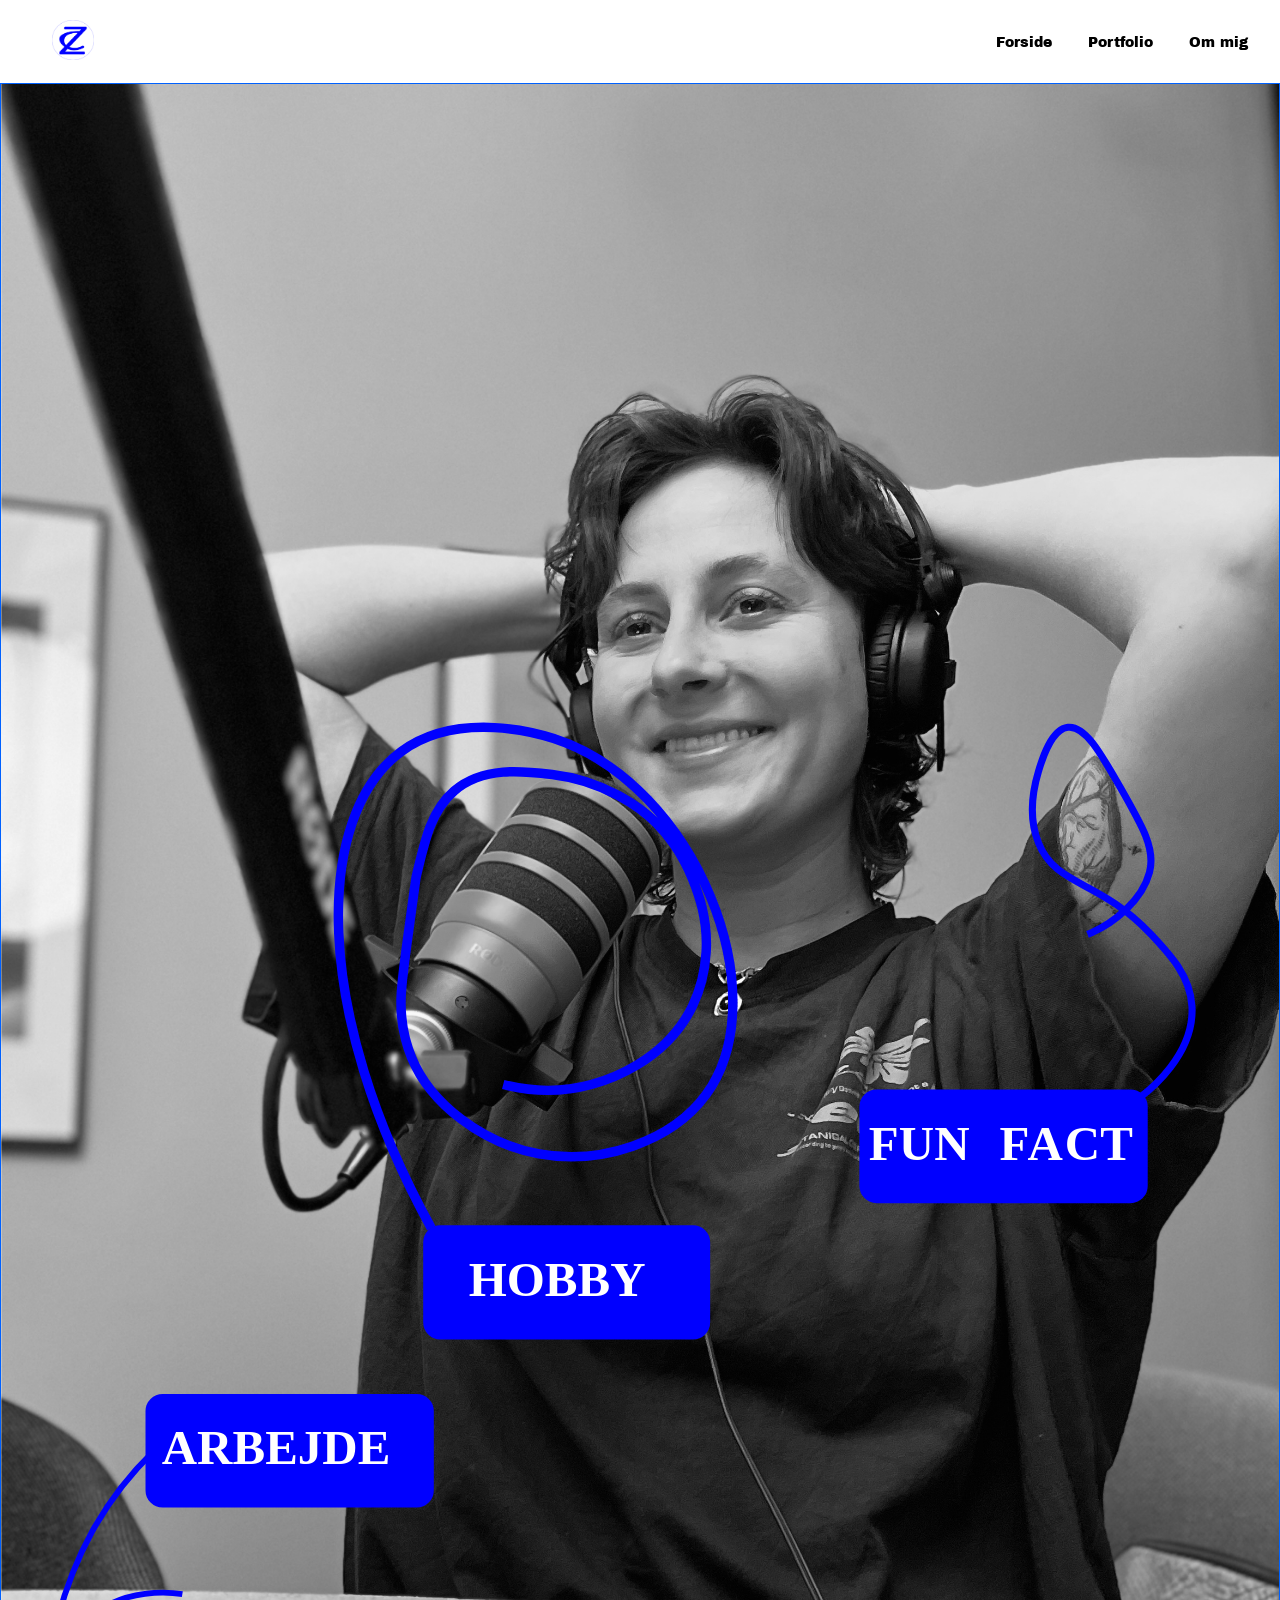
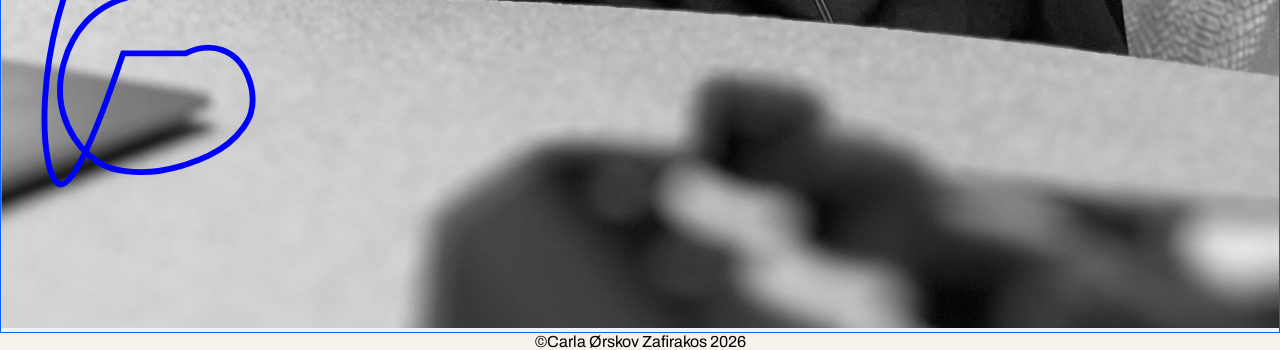
==== about.html @ 8a0781e2 "forsøg på at rette stien af fonts" ====
<!doctype html>
<html lang="da">
  <head>
    <meta charset="UTF-8" />
    <meta name="viewport" content="width=device-width, initial-scale=1.0" />
    <title>Om mig</title>
    <link rel="stylesheet" href="css/general.css" />
  </head>
  <body>
    <header>
      <a href="index.html"><img src="img/logo-blue.webp" alt="logo" class="logo" /></a>
      <nav>
        <ul class="menu">
          <li><a class="menuItem" href="index.html">Forside</a></li>
          <li><a class="menuItem" href="portfolio.html">Portfolio</a></li>
          <li><a class="menuItem" href="about.html">Om mig</a></li>
        </ul>
        <button class="burger">
          <span class="line"></span>
          <span class="line"></span>
          <span class="line"></span>
        </button>
      </nav>
    </header>
    <main>
      <div id="info">
        <svg id="Layer_2" data-name="Layer 2" xmlns="http://www.w3.org/2000/svg" xmlns:xlink="http://www.w3.org/1999/xlink" viewBox="0 0 1079.65 1557.87">
          <defs>
            <style>
              .cls-1 {
                fill: #fff;
                font-family: Arial-Black, "Arial Black";
                font-size: 41.39px;
                font-weight: 800;
              }

              .cls-2,
              .cls-3,
              .cls-4 {
                fill: none;
              }

              .cls-2,
              .cls-3,
              .cls-4,
              .cls-5 {
                stroke: blue;
                stroke-miterlimit: 10;
              }

              .cls-2,
              .cls-5 {
                stroke-width: 5px;
              }

              .cls-3 {
                stroke-width: 8px;
              }

              .cls-4 {
                stroke-width: 6px;
              }

              .cls-6 {
                letter-spacing: -0.09em;
              }

              .cls-7 {
                letter-spacing: -0.02em;
              }

              .cls-5 {
                fill: blue;
              }
            </style>
          </defs>
          <g id="Layer_1-2" data-name="Layer 1">
            <g id="infopic">
              <g id="portrait">
                <image
                  width="2357"
                  height="3401"
                  transform="scale(.46)"
                  xlink:href="[data-uri]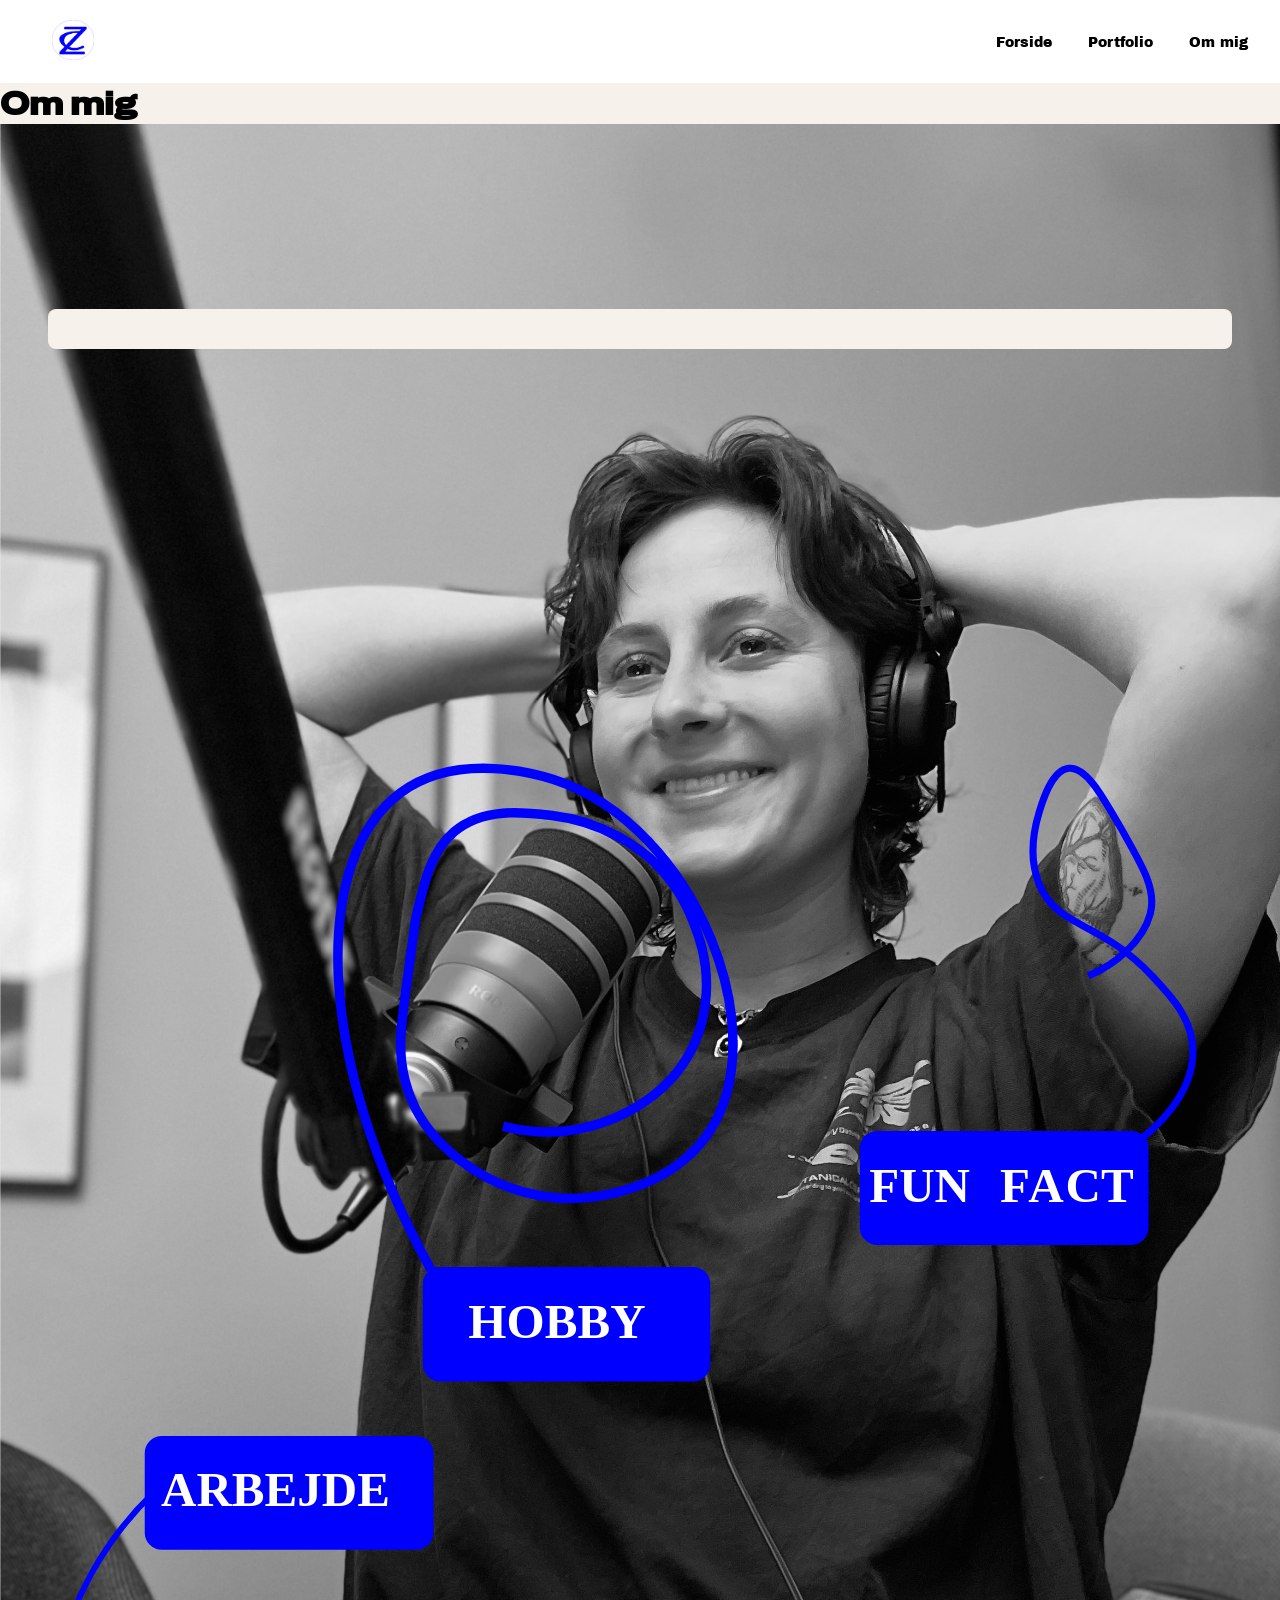
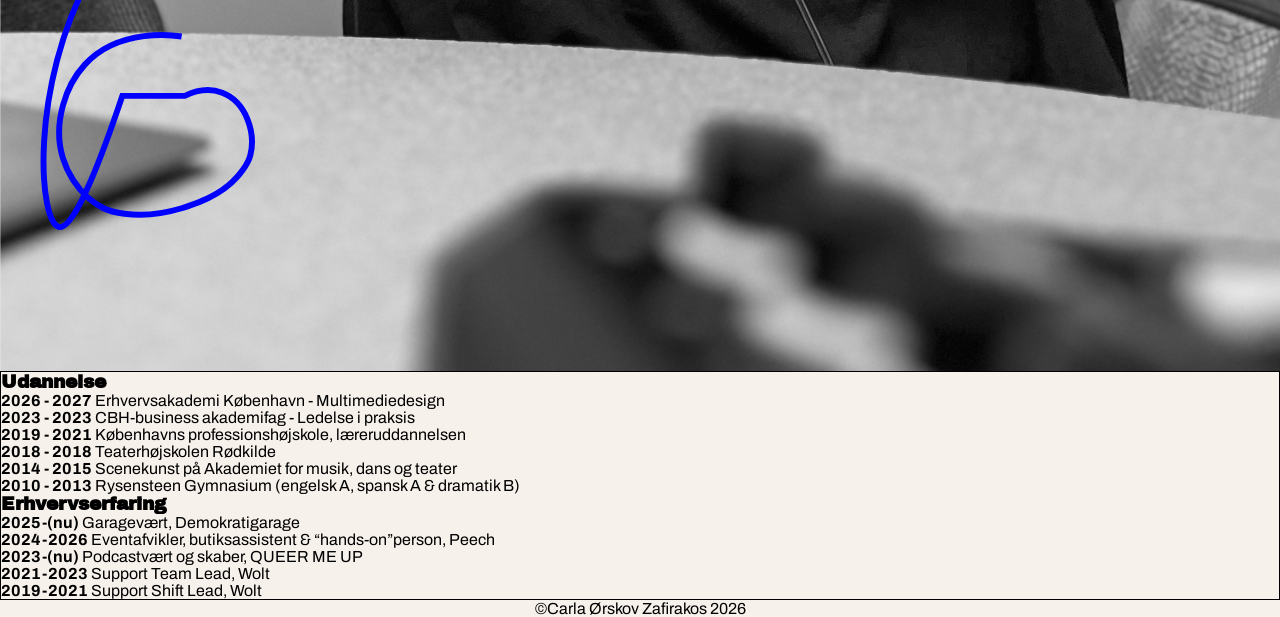
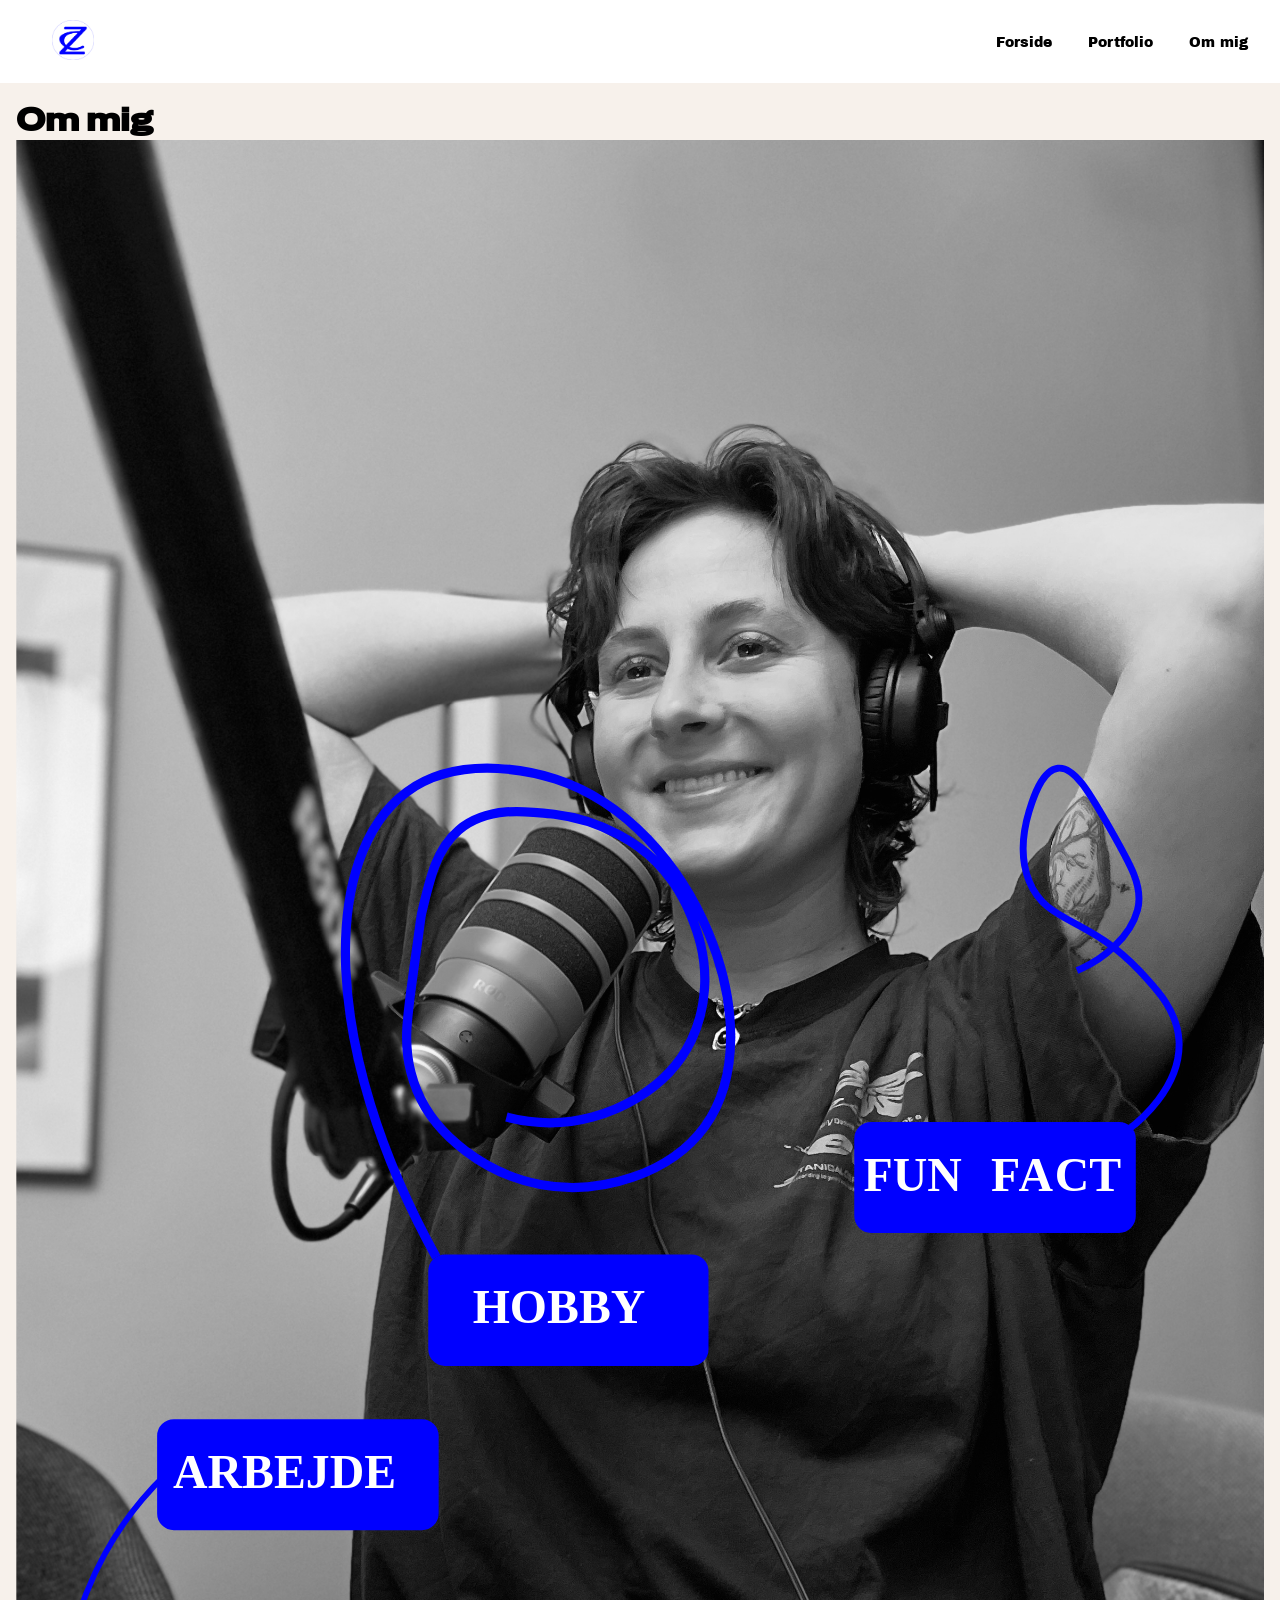
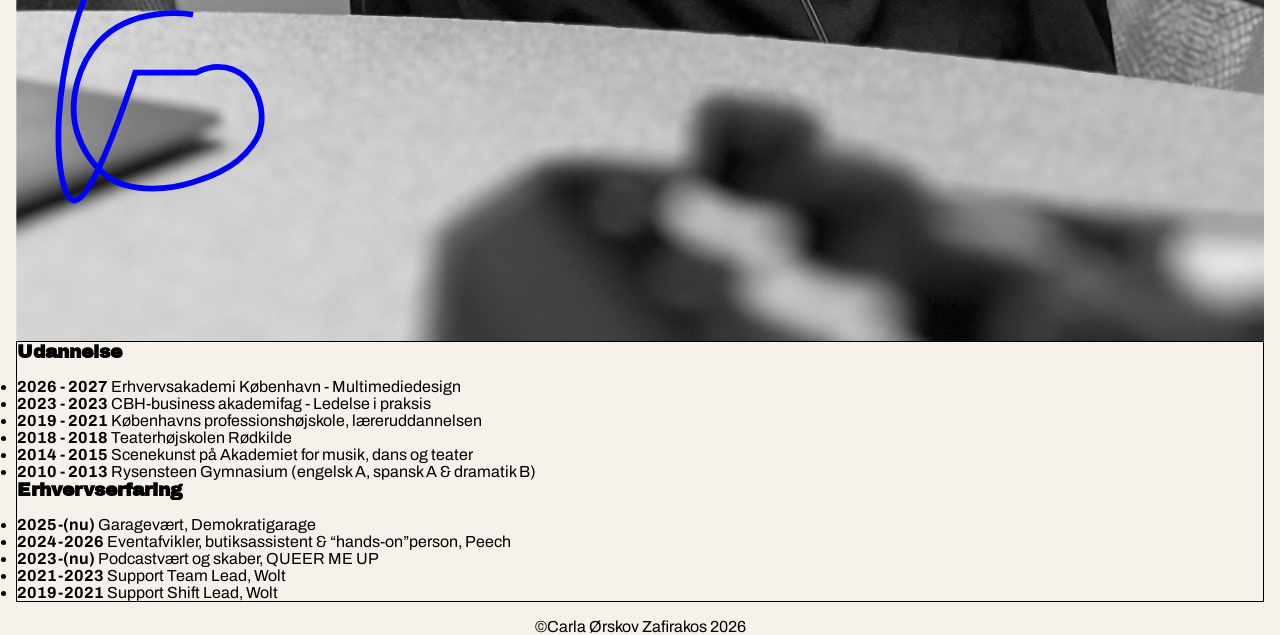
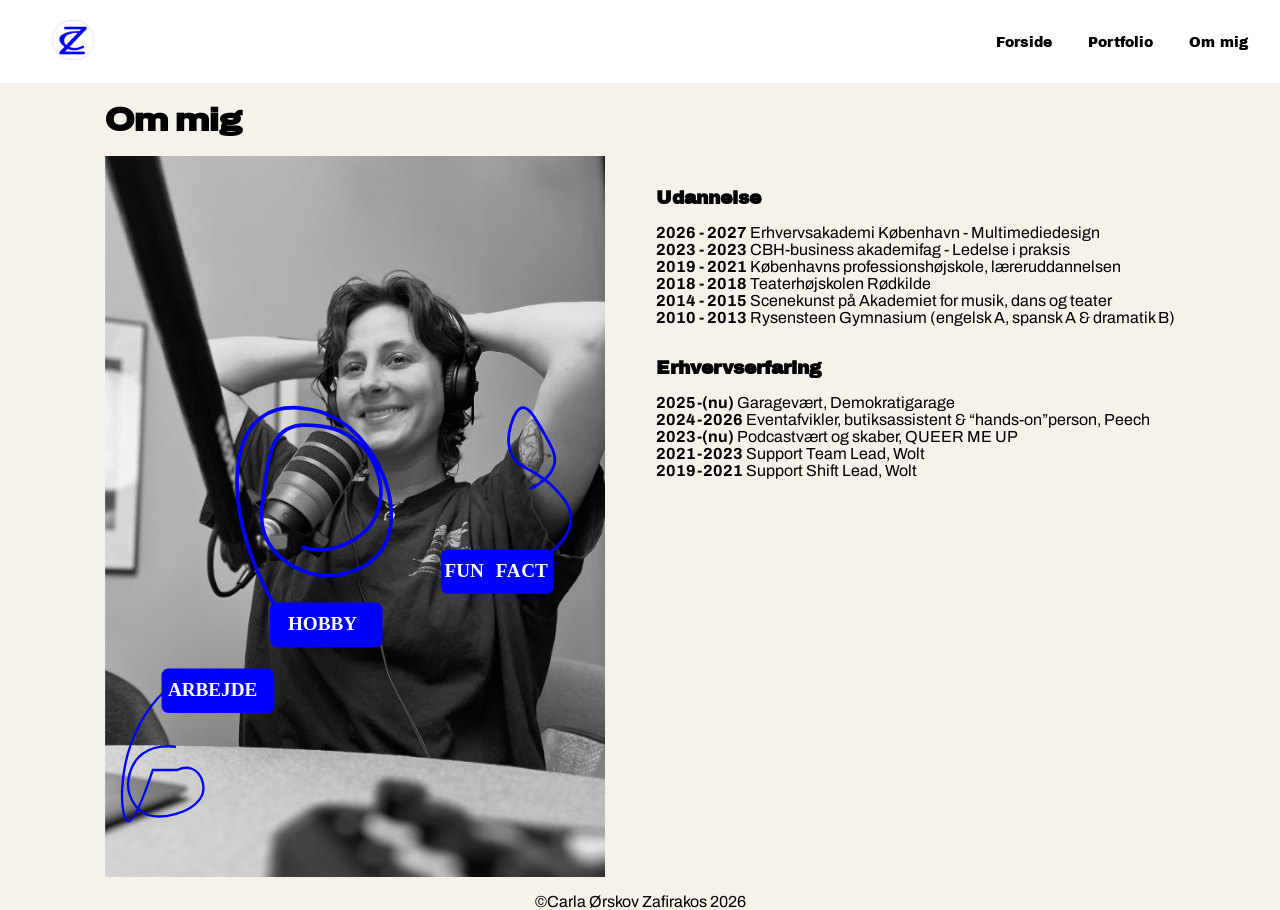
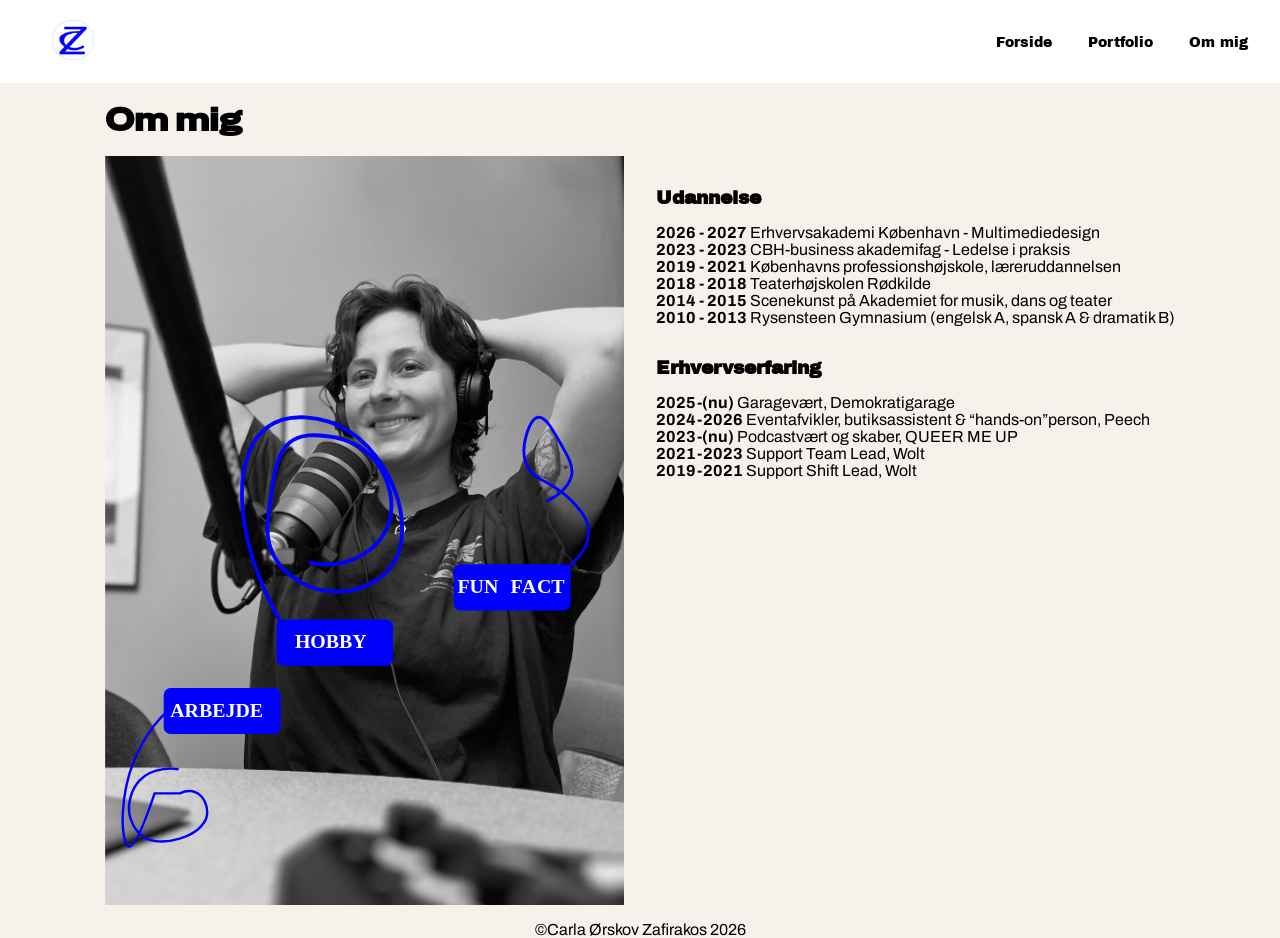
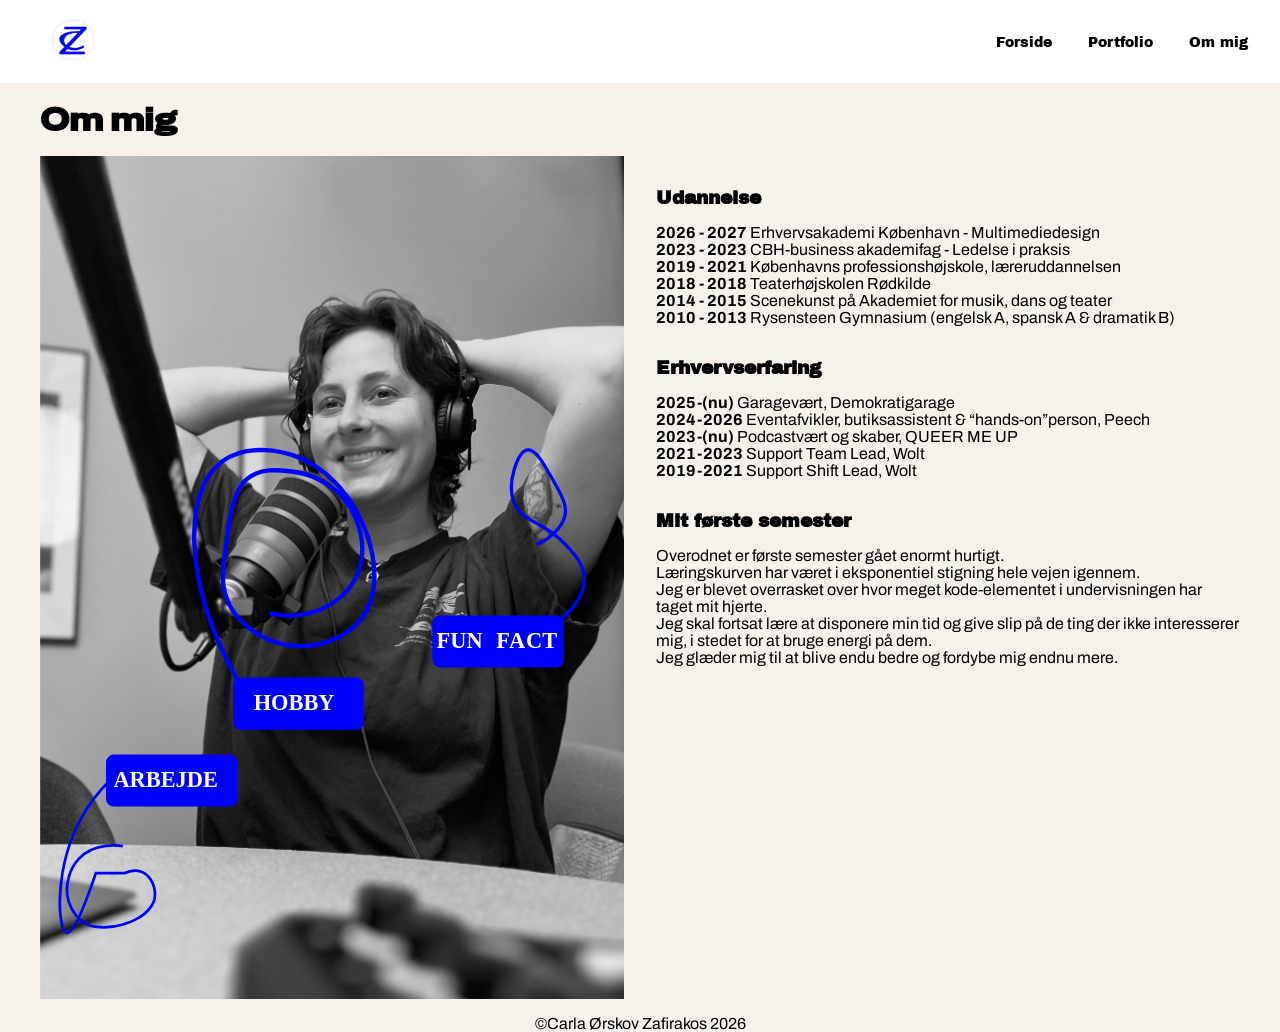
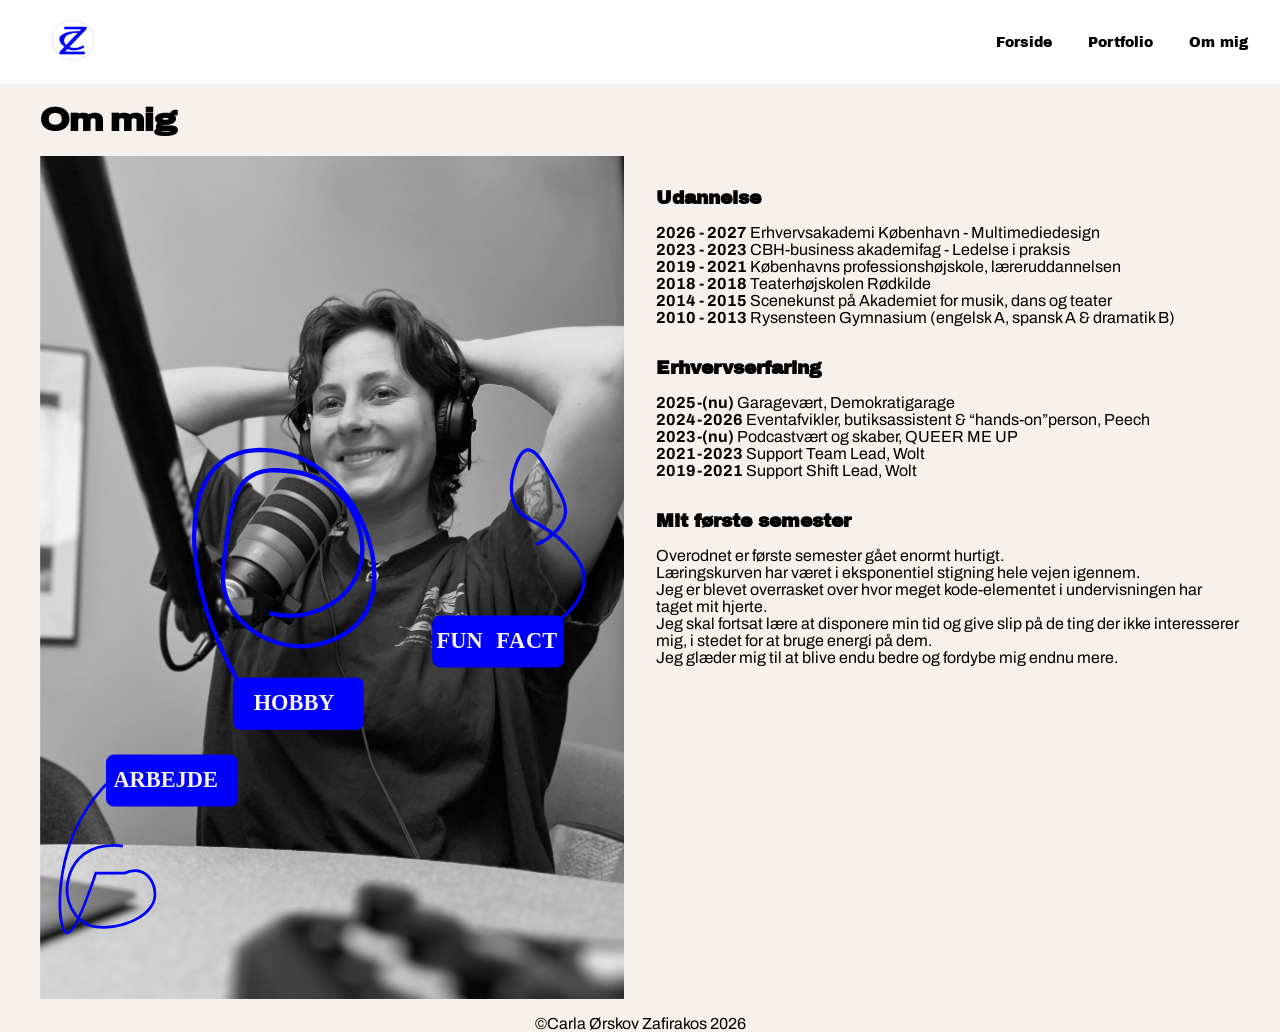
